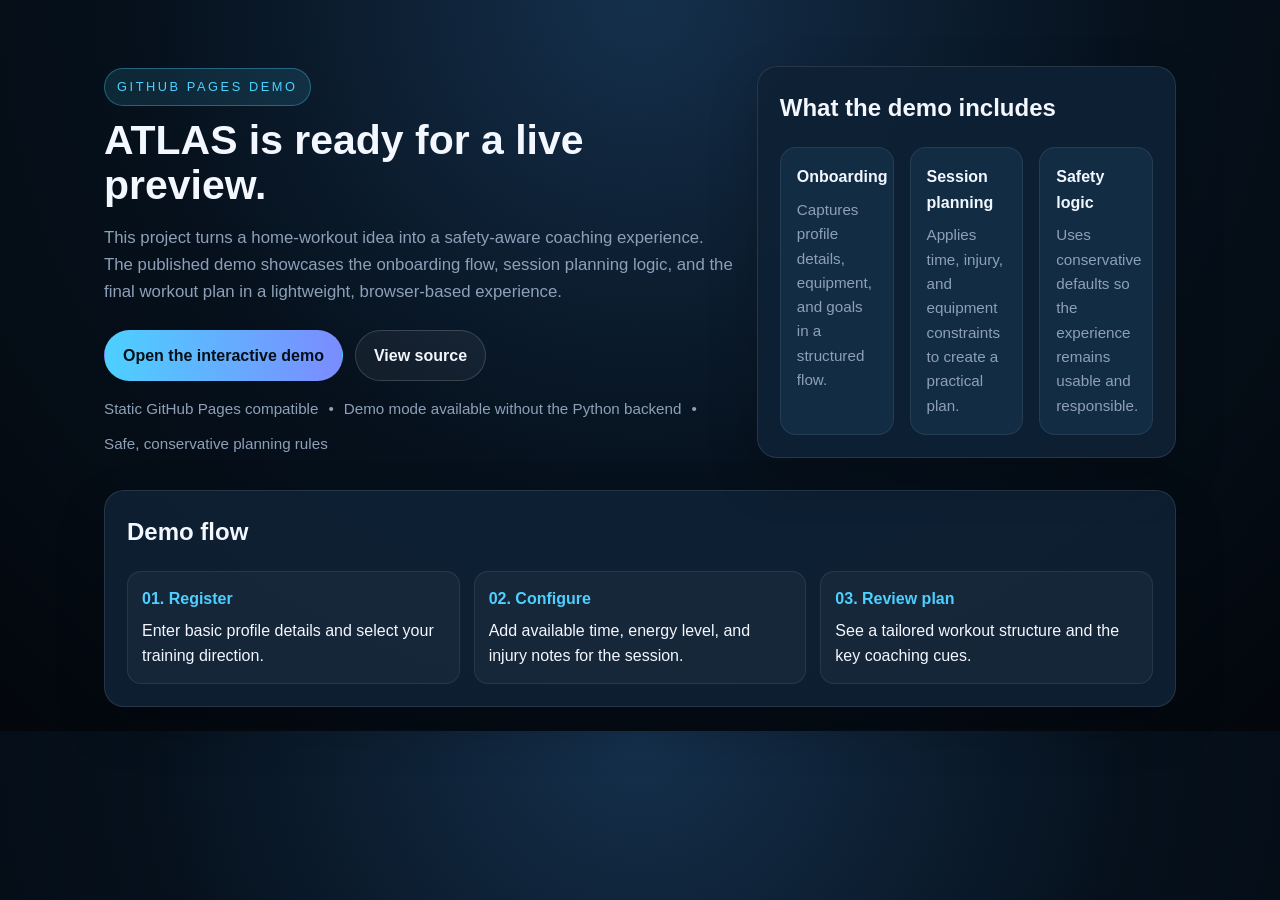
==== index.html @ 5d77a941 "Add GitHub Pages demo and refresh README assets" ====
<!DOCTYPE html>
<html lang="en">
<head>
  <meta charset="UTF-8" />
  <meta name="viewport" content="width=device-width, initial-scale=1.0" />
  <meta name="description" content="ATLAS live demo for GitHub Pages — a safe, adaptive AI coaching experience for home workouts." />
  <title>ATLAS Live Demo</title>
  <style>
    :root {
      color-scheme: dark;
      --bg: #06111d;
      --panel: #0f2135;
      --panel-2: #122c44;
      --text: #f3f7ff;
      --muted: #8ea0b8;
      --accent: #4dd0ff;
      --accent-2: #7b8cff;
      --good: #52d8a8;
    }

    * { box-sizing: border-box; }
    body {
      margin: 0;
      font-family: Inter, "Segoe UI", Roboto, Arial, sans-serif;
      background: radial-gradient(circle at top, #15304c 0%, var(--bg) 50%, #03070c 100%);
      color: var(--text);
      line-height: 1.6;
    }

    a { color: inherit; }
    .wrap { max-width: 1120px; margin: 0 auto; padding: 24px; }
    .hero {
      display: grid;
      grid-template-columns: 1.2fr 0.8fr;
      gap: 24px;
      align-items: center;
      padding: 42px 0 32px;
    }
    .badge {
      display: inline-block;
      border: 1px solid rgba(77,208,255,0.35);
      background: rgba(77,208,255,0.12);
      color: var(--accent);
      padding: 8px 12px;
      border-radius: 999px;
      font-size: 0.8rem;
      letter-spacing: 0.2em;
      text-transform: uppercase;
      margin-bottom: 12px;
    }
    h1 { font-size: clamp(2rem, 3.2vw, 3.2rem); margin: 0 0 12px; line-height: 1.1; }
    .lead { font-size: 1.05rem; color: var(--muted); max-width: 700px; }
    .actions { display: flex; flex-wrap: wrap; gap: 12px; margin-top: 24px; }
    .btn {
      display: inline-flex;
      align-items: center;
      justify-content: center;
      padding: 12px 18px;
      border-radius: 999px;
      text-decoration: none;
      font-weight: 700;
      border: 1px solid transparent;
      transition: transform 150ms ease, opacity 150ms ease;
    }
    .btn:hover { transform: translateY(-1px); }
    .btn-primary { background: linear-gradient(90deg, var(--accent), var(--accent-2)); color: #031018; }
    .btn-secondary { border-color: rgba(255,255,255,0.16); background: rgba(255,255,255,0.05); }

    .card {
      background: rgba(15, 33, 53, 0.92);
      border: 1px solid rgba(255,255,255,0.1);
      border-radius: 20px;
      padding: 22px;
      box-shadow: 0 20px 50px rgba(0,0,0,0.2);
    }
    .card h2 { margin-top: 0; }
    .feature-grid {
      display: grid;
      grid-template-columns: repeat(3, minmax(0, 1fr));
      gap: 16px;
      margin-top: 18px;
    }
    .feature {
      background: var(--panel-2);
      border: 1px solid rgba(255,255,255,0.08);
      border-radius: 16px;
      padding: 16px;
    }
    .feature h3 { margin: 0 0 8px; font-size: 1rem; }
    .feature p { margin: 0; color: var(--muted); font-size: 0.95rem; }
    .steps {
      display: grid;
      grid-template-columns: repeat(3, minmax(0, 1fr));
      gap: 14px;
      margin-top: 18px;
    }
    .step {
      background: rgba(255,255,255,0.04);
      border-radius: 14px;
      padding: 14px;
      border: 1px solid rgba(255,255,255,0.08);
    }
    .step strong { display: block; margin-bottom: 6px; color: var(--accent); }
    .meta {
      display: flex;
      flex-wrap: wrap;
      gap: 10px;
      color: var(--muted);
      font-size: 0.95rem;
      margin-top: 16px;
    }

    @media (max-width: 860px) {
      .hero, .feature-grid, .steps { grid-template-columns: 1fr; }
    }
  </style>
</head>
<body>
  <main class="wrap">
    <section class="hero">
      <div>
        <div class="badge">GitHub Pages demo</div>
        <h1>ATLAS is ready for a live preview.</h1>
        <p class="lead">
          This project turns a home-workout idea into a safety-aware coaching experience. The published demo showcases the onboarding flow, session planning logic, and the final workout plan in a lightweight, browser-based experience.
        </p>
        <div class="actions">
          <a class="btn btn-primary" href="./static/index.html">Open the interactive demo</a>
          <a class="btn btn-secondary" href="https://github.com/bytesAIren/ATLAS-Adaptive-Teammate-Leading-At-Success">View source</a>
        </div>
        <div class="meta">
          <span>Static GitHub Pages compatible</span>
          <span>•</span>
          <span>Demo mode available without the Python backend</span>
          <span>•</span>
          <span>Safe, conservative planning rules</span>
        </div>
      </div>

      <div class="card">
        <h2>What the demo includes</h2>
        <div class="feature-grid">
          <div class="feature">
            <h3>Onboarding</h3>
            <p>Captures profile details, equipment, and goals in a structured flow.</p>
          </div>
          <div class="feature">
            <h3>Session planning</h3>
            <p>Applies time, injury, and equipment constraints to create a practical plan.</p>
          </div>
          <div class="feature">
            <h3>Safety logic</h3>
            <p>Uses conservative defaults so the experience remains usable and responsible.</p>
          </div>
        </div>
      </div>
    </section>

    <section class="card">
      <h2>Demo flow</h2>
      <div class="steps">
        <div class="step">
          <strong>01. Register</strong>
          Enter basic profile details and select your training direction.
        </div>
        <div class="step">
          <strong>02. Configure</strong>
          Add available time, energy level, and injury notes for the session.
        </div>
        <div class="step">
          <strong>03. Review plan</strong>
          See a tailored workout structure and the key coaching cues.</n>
        </div>
      </div>
    </section>
  </main>
</body>
</html>
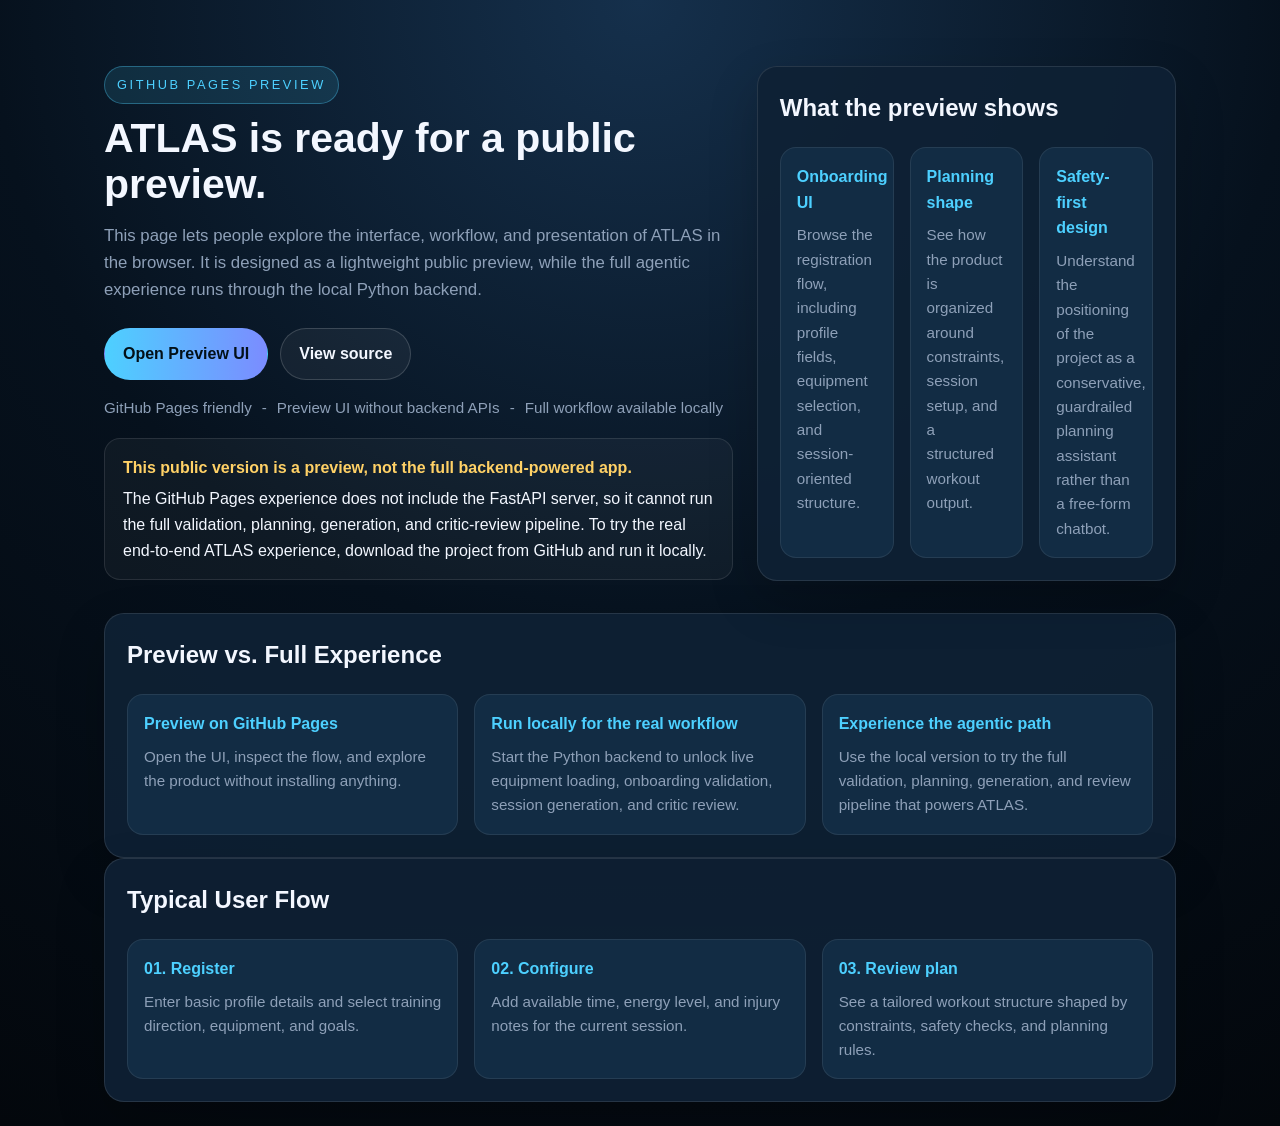
==== commit 139ff323: "Improve preview flow and support both GitHub Pages and local app usage" ====
--- a/index.html
+++ b/index.html
@@ -3,8 +3,8 @@
 <head>
   <meta charset="UTF-8" />
   <meta name="viewport" content="width=device-width, initial-scale=1.0" />
-  <meta name="description" content="ATLAS live demo for GitHub Pages — a safe, adaptive AI coaching experience for home workouts." />
-  <title>ATLAS Live Demo</title>
+  <meta name="description" content="ATLAS preview for GitHub Pages - explore the UI publicly and run the full agentic app locally." />
+  <title>ATLAS Preview</title>
   <style>
     :root {
       color-scheme: dark;
@@ -16,6 +16,7 @@
       --accent: #4dd0ff;
       --accent-2: #7b8cff;
       --good: #52d8a8;
+      --warn: #ffd166;
     }
 
     * { box-sizing: border-box; }
@@ -33,7 +34,7 @@
       display: grid;
       grid-template-columns: 1.2fr 0.8fr;
       gap: 24px;
-      align-items: center;
+      align-items: start;
       padding: 42px 0 32px;
     }
     .badge {
@@ -74,33 +75,33 @@
       box-shadow: 0 20px 50px rgba(0,0,0,0.2);
     }
     .card h2 { margin-top: 0; }
-    .feature-grid {
+    .feature-grid,
+    .steps {
       display: grid;
       grid-template-columns: repeat(3, minmax(0, 1fr));
       gap: 16px;
       margin-top: 18px;
     }
-    .feature {
+    .feature,
+    .step {
       background: var(--panel-2);
       border: 1px solid rgba(255,255,255,0.08);
       border-radius: 16px;
       padding: 16px;
     }
-    .feature h3 { margin: 0 0 8px; font-size: 1rem; }
-    .feature p { margin: 0; color: var(--muted); font-size: 0.95rem; }
-    .steps {
-      display: grid;
-      grid-template-columns: repeat(3, minmax(0, 1fr));
-      gap: 14px;
-      margin-top: 18px;
-    }
-    .step {
-      background: rgba(255,255,255,0.04);
-      border-radius: 14px;
-      padding: 14px;
-      border: 1px solid rgba(255,255,255,0.08);
-    }
-    .step strong { display: block; margin-bottom: 6px; color: var(--accent); }
+    .feature h3,
+    .step strong {
+      margin: 0 0 8px;
+      color: var(--accent);
+      display: block;
+      font-size: 1rem;
+    }
+    .feature p,
+    .step p {
+      margin: 0;
+      color: var(--muted);
+      font-size: 0.95rem;
+    }
     .meta {
       display: flex;
       flex-wrap: wrap;
@@ -109,6 +110,18 @@
       font-size: 0.95rem;
       margin-top: 16px;
     }
+    .notice {
+      margin-top: 18px;
+      padding: 16px 18px;
+      border-radius: 16px;
+      border: 1px solid rgba(255,255,255,0.1);
+      background: rgba(255,255,255,0.04);
+    }
+    .notice strong {
+      color: var(--warn);
+      display: block;
+      margin-bottom: 6px;
+    }
 
     @media (max-width: 860px) {
       .hero, .feature-grid, .steps { grid-template-columns: 1fr; }
@@ -119,57 +132,79 @@
   <main class="wrap">
     <section class="hero">
       <div>
-        <div class="badge">GitHub Pages demo</div>
-        <h1>ATLAS is ready for a live preview.</h1>
+        <div class="badge">GitHub Pages preview</div>
+        <h1>ATLAS is ready for a public preview.</h1>
         <p class="lead">
-          This project turns a home-workout idea into a safety-aware coaching experience. The published demo showcases the onboarding flow, session planning logic, and the final workout plan in a lightweight, browser-based experience.
+          This page lets people explore the interface, workflow, and presentation of ATLAS in the browser. It is designed as a lightweight public preview, while the full agentic experience runs through the local Python backend.
         </p>
         <div class="actions">
-          <a class="btn btn-primary" href="./static/index.html">Open the interactive demo</a>
+          <a class="btn btn-primary" href="./static/index.html">Open Preview UI</a>
           <a class="btn btn-secondary" href="https://github.com/bytesAIren/ATLAS-Adaptive-Teammate-Leading-At-Success">View source</a>
         </div>
         <div class="meta">
-          <span>Static GitHub Pages compatible</span>
-          <span>•</span>
-          <span>Demo mode available without the Python backend</span>
-          <span>•</span>
-          <span>Safe, conservative planning rules</span>
+          <span>GitHub Pages friendly</span>
+          <span>-</span>
+          <span>Preview UI without backend APIs</span>
+          <span>-</span>
+          <span>Full workflow available locally</span>
+        </div>
+        <div class="notice">
+          <strong>This public version is a preview, not the full backend-powered app.</strong>
+          The GitHub Pages experience does not include the FastAPI server, so it cannot run the full validation, planning, generation, and critic-review pipeline. To try the real end-to-end ATLAS experience, download the project from GitHub and run it locally.
         </div>
       </div>
 
       <div class="card">
-        <h2>What the demo includes</h2>
+        <h2>What the preview shows</h2>
         <div class="feature-grid">
           <div class="feature">
-            <h3>Onboarding</h3>
-            <p>Captures profile details, equipment, and goals in a structured flow.</p>
+            <h3>Onboarding UI</h3>
+            <p>Browse the registration flow, including profile fields, equipment selection, and session-oriented structure.</p>
           </div>
           <div class="feature">
-            <h3>Session planning</h3>
-            <p>Applies time, injury, and equipment constraints to create a practical plan.</p>
+            <h3>Planning shape</h3>
+            <p>See how the product is organized around constraints, session setup, and a structured workout output.</p>
           </div>
           <div class="feature">
-            <h3>Safety logic</h3>
-            <p>Uses conservative defaults so the experience remains usable and responsible.</p>
+            <h3>Safety-first design</h3>
+            <p>Understand the positioning of the project as a conservative, guardrailed planning assistant rather than a free-form chatbot.</p>
           </div>
         </div>
       </div>
     </section>
 
     <section class="card">
-      <h2>Demo flow</h2>
+      <h2>Preview vs. Full Experience</h2>
       <div class="steps">
         <div class="step">
+          <strong>Preview on GitHub Pages</strong>
+          <p>Open the UI, inspect the flow, and explore the product without installing anything.</p>
+        </div>
+        <div class="step">
+          <strong>Run locally for the real workflow</strong>
+          <p>Start the Python backend to unlock live equipment loading, onboarding validation, session generation, and critic review.</p>
+        </div>
+        <div class="step">
+          <strong>Experience the agentic path</strong>
+          <p>Use the local version to try the full validation, planning, generation, and review pipeline that powers ATLAS.</p>
+        </div>
+      </div>
+    </section>
+
+    <section class="card">
+      <h2>Typical User Flow</h2>
+      <div class="steps">
+        <div class="step">
           <strong>01. Register</strong>
-          Enter basic profile details and select your training direction.
+          <p>Enter basic profile details and select training direction, equipment, and goals.</p>
         </div>
         <div class="step">
           <strong>02. Configure</strong>
-          Add available time, energy level, and injury notes for the session.
+          <p>Add available time, energy level, and injury notes for the current session.</p>
         </div>
         <div class="step">
           <strong>03. Review plan</strong>
-          See a tailored workout structure and the key coaching cues.</n>
+          <p>See a tailored workout structure shaped by constraints, safety checks, and planning rules.</p>
         </div>
       </div>
     </section>
